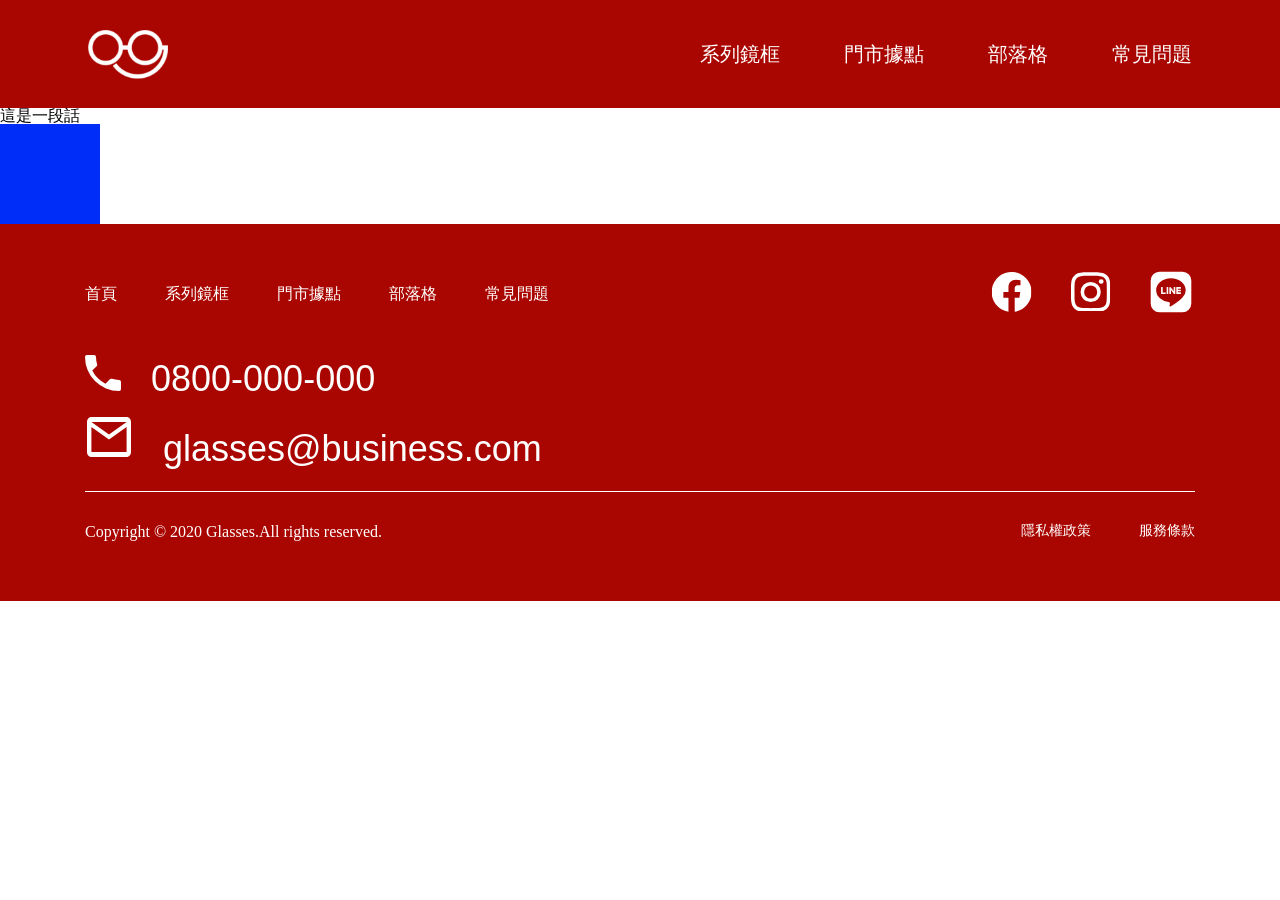
==== index.html @ af20cfc7 "Update 2021-07-28T15:43:21.591Z" ====
<!DOCTYPE html>
<html lang="en">
  <head>
    <meta charset="UTF-8" />
    <meta name="viewport" content="width=device-width, initial-scale=1.0" />
    <meta http-equiv="X-UA-Compatible" content="ie=edge" />
    <title>首頁</title>
    <link rel="stylesheet" href="./assets/style/all.css" />
  </head>

  <body>
    <header class="header">
      <img src="./assets/images/logo.png" alt="logo" />
      <ul>
        <li><a href="#">系列鏡框</a></li>
        <li><a href="#">門市據點</a></li>
        <li><a href="#">部落格</a></li>
        <li><a href="#">常見問題</a></li>
      </ul>
    </header>

    
<h1>
  這是一段話
</h1>

<div class="box"></div>

    <footer class="footer">
      <div class="footer-contain">
        <div class="links">
          <ul>
            <li><a href="#">首頁</a></li>
            <li><a href="#">系列鏡框</a></li>
            <li><a href="#">門市據點</a></li>
            <li><a href="#">部落格</a></li>
            <li><a href="#">常見問題</a></li>
          </ul>
          <ul>
            <li>
              <a href="#"><img src="./assets/images/icon-fb.svg" alt="FB" /></a>
            </li>
            <li>
              <a href="#"><img src="./assets/images/icon-ig.svg" alt="IG" /></a>
            </li>
            <li>
              <a href="#">
                <img src="./assets/images/icon-line.svg" alt="Line"
              /></a>
            </li>
          </ul>
        </div>
        <ul class="contact">
          <li>
            <a href="tel:+0800-000-000">
              <img src="./assets/images/icon-phone.svg" alt="phone" />
              0800-000-000</a
            >
          </li>
          <li>
            <a href="mailto:glasses@business.com">
              <img src="./assets/images/icon-mail.svg" alt="mail" />
              glasses@business.com</a
            >
          </li>
        </ul>
        <div class="copyright">
          <span>Copyright © 2020 Glasses.All rights reserved.</span>
          <ul>
            <li><a href="#">隱私權政策</a></li>
            <li><a href="#">服務條款</a></li>
          </ul>
        </div>
      </div>
    </footer>
    <script src="./assets/js/vendors.js"></script>
    <script src="./assets/js/all.js"></script>
  </body>
</html>
---- assets/style/all.css ----
/* http://meyerweb.com/eric/tools/css/reset/ 
   v2.0 | 20110126
   License: none (public domain)
*/
html,
body,
div,
span,
applet,
object,
iframe,
h1,
h2,
h3,
h4,
h5,
h6,
p,
blockquote,
pre,
a,
abbr,
acronym,
address,
big,
cite,
code,
del,
dfn,
em,
img,
ins,
kbd,
q,
s,
samp,
small,
strike,
strong,
sub,
sup,
tt,
var,
b,
u,
i,
center,
dl,
dt,
dd,
ol,
ul,
li,
fieldset,
form,
label,
legend,
table,
caption,
tbody,
tfoot,
thead,
tr,
th,
td,
article,
aside,
canvas,
details,
embed,
figure,
figcaption,
footer,
header,
hgroup,
menu,
nav,
output,
ruby,
section,
summary,
time,
mark,
audio,
video {
  margin: 0;
  padding: 0;
  border: 0;
  font-size: 100%;
  font: inherit;
  vertical-align: baseline; }

/* HTML5 display-role reset for older browsers */
article,
aside,
details,
figcaption,
figure,
footer,
header,
hgroup,
menu,
nav,
section {
  display: block; }

body {
  line-height: 1; }

ol,
ul {
  list-style: none; }

blockquote,
q {
  quotes: none; }

blockquote:before,
blockquote:after,
q:before,
q:after {
  content: "";
  content: none; }

table {
  border-collapse: collapse;
  border-spacing: 0; }

body {
  font-family: Noto Sans TC, Roboto; }

a {
  text-decoration: none; }

.header {
  height: 108px;
  background-color: #aa0601;
  display: -webkit-box;
  display: -ms-flexbox;
  display: flex;
  -webkit-box-pack: justify;
      -ms-flex-pack: justify;
          justify-content: space-between;
  -webkit-box-align: center;
      -ms-flex-align: center;
          align-items: center;
  padding-left: 88px;
  padding-right: 24px;
  font-size: 20px; }
  .header a {
    color: #ffffff; }
  .header ul {
    display: -webkit-box;
    display: -ms-flexbox;
    display: flex; }
  .header li {
    margin-right: 64px; }

.footer {
  height: 333px;
  background-color: #aa0601;
  color: #ffffff;
  padding-top: 44px; }
  .footer .footer-contain {
    width: 1110px;
    margin: 0 auto; }
  .footer .links {
    display: -webkit-box;
    display: -ms-flexbox;
    display: flex;
    -webkit-box-pack: justify;
        -ms-flex-pack: justify;
            justify-content: space-between;
    font-size: 16px;
    margin-bottom: 36px;
    -webkit-box-align: center;
        -ms-flex-align: center;
            align-items: center; }
    .footer .links ul {
      display: -webkit-box;
      display: -ms-flexbox;
      display: flex; }
    .footer .links ul:nth-child(1) li {
      margin-right: 48px; }
    .footer .links ul:nth-child(2) li:not(:last-child) {
      margin-right: 32px; }
  .footer a {
    color: #ffffff; }
  .footer .contact {
    border-bottom: 1px solid #ffffff;
    font-size: 36px;
    padding-bottom: 8px;
    font-family: "Roboto", sans-serif; }
    .footer .contact li {
      margin-bottom: 16px; }
      .footer .contact li img {
        margin-right: 20px; }
  .footer .copyright {
    margin-top: 32px;
    display: -webkit-box;
    display: -ms-flexbox;
    display: flex;
    -webkit-box-pack: justify;
        -ms-flex-pack: justify;
            justify-content: space-between; }
    .footer .copyright ul {
      display: -webkit-box;
      display: -ms-flexbox;
      display: flex;
      font-size: 14px; }
      .footer .copyright ul li:not(:last-child) {
        margin-right: 48px; }

.box {
  width: 100px;
  height: 100px;
  background-color: #002df8;
  display: -webkit-box;
  display: -ms-flexbox;
  display: flex;
  -webkit-transition: all 0.5s;
  -o-transition: all 0.5s;
  transition: all 0.5s; }
  .box:hover {
    width: 200px;
    background-color: #00cc99; }

/*# sourceMappingURL=all.css.map */
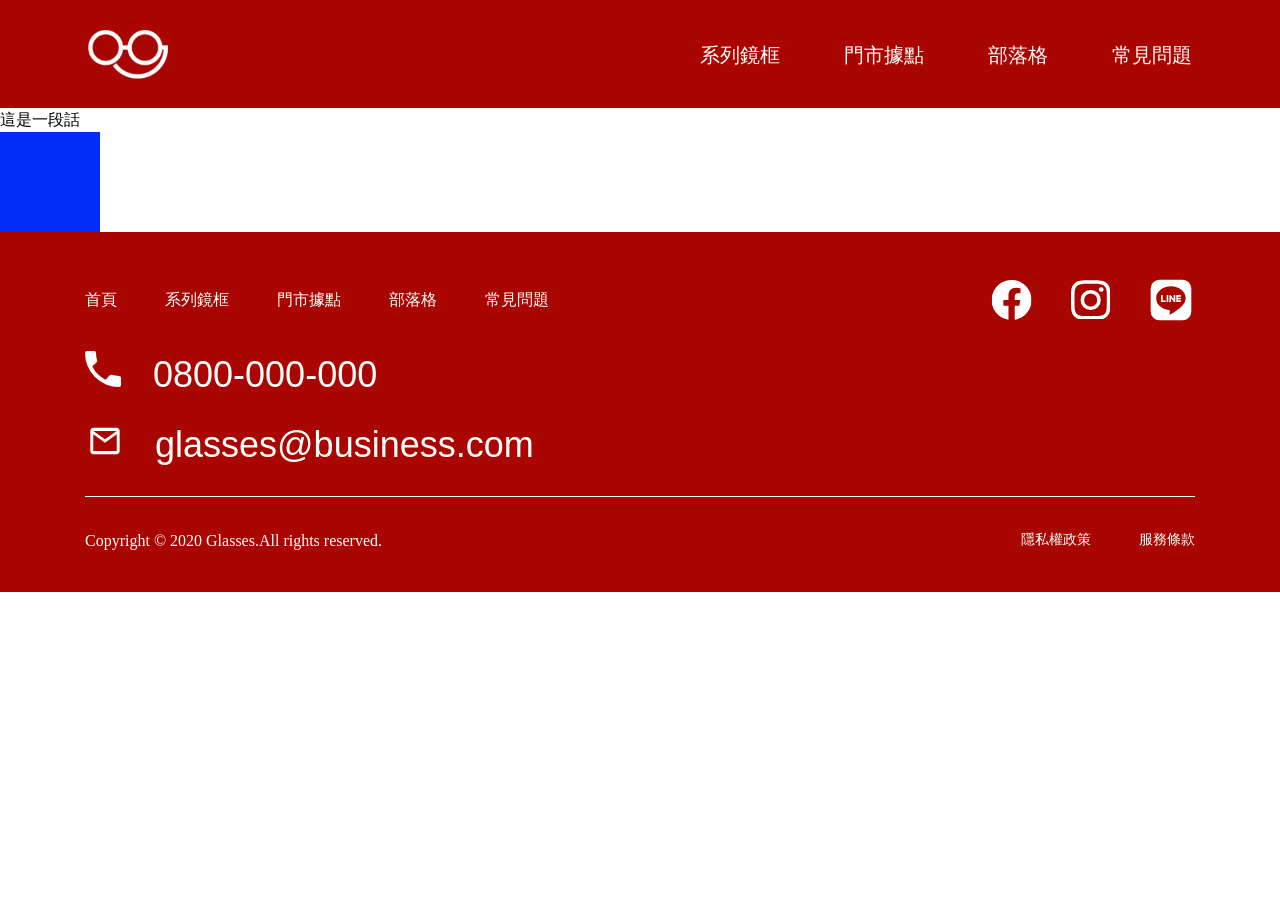
==== commit 3f0af3a7: "Update 2021-08-03T15:40:59.365Z" ====
--- a/index.html
+++ b/index.html
@@ -28,15 +28,31 @@
 
     <footer class="footer">
       <div class="footer-contain">
-        <div class="links">
-          <ul>
-            <li><a href="#">首頁</a></li>
-            <li><a href="#">系列鏡框</a></li>
-            <li><a href="#">門市據點</a></li>
-            <li><a href="#">部落格</a></li>
-            <li><a href="#">常見問題</a></li>
-          </ul>
-          <ul>
+        <div class="contact">
+          <div>
+            <ul class="contact-nav">
+              <li><a href="#">首頁</a></li>
+              <li><a href="#">系列鏡框</a></li>
+              <li><a href="#">門市據點</a></li>
+              <li><a href="#">部落格</a></li>
+              <li><a href="#">常見問題</a></li>
+            </ul>
+            <ul class="contact-info">
+              <li>
+                <a href="tel:+0800-000-000">
+                  <img src="./assets/images/icon-phone.svg" alt="phone" />
+                  0800-000-000</a
+                >
+              </li>
+              <li>
+                <a href="mailto:glasses@business.com">
+                  <img src="./assets/images/icon-mail.svg" alt="mail" />
+                  glasses@business.com</a
+                >
+              </li>
+            </ul>
+          </div>
+          <ul class="contact-thirdparty">
             <li>
               <a href="#"><img src="./assets/images/icon-fb.svg" alt="FB" /></a>
             </li>
@@ -50,20 +66,6 @@
             </li>
           </ul>
         </div>
-        <ul class="contact">
-          <li>
-            <a href="tel:+0800-000-000">
-              <img src="./assets/images/icon-phone.svg" alt="phone" />
-              0800-000-000</a
-            >
-          </li>
-          <li>
-            <a href="mailto:glasses@business.com">
-              <img src="./assets/images/icon-mail.svg" alt="mail" />
-              glasses@business.com</a
-            >
-          </li>
-        </ul>
         <div class="copyright">
           <span>Copyright © 2020 Glasses.All rights reserved.</span>
           <ul>
--- a/assets/style/all.css
+++ b/assets/style/all.css
@@ -127,14 +127,18 @@
   border-spacing: 0; }
 
 body {
-  font-family: Noto Sans TC, Roboto; }
+  font-family: Noto Sans TC, Roboto;
+  line-height: 1.5; }
 
 a {
   text-decoration: none; }
 
+img {
+  display: block; }
+
 .header {
-  height: 108px;
   background-color: #aa0601;
+  color: #ffffff;
   display: -webkit-box;
   display: -ms-flexbox;
   display: flex;
@@ -144,65 +148,197 @@
   -webkit-box-align: center;
       -ms-flex-align: center;
           align-items: center;
-  padding-left: 88px;
-  padding-right: 24px;
+  padding: 30px 88px 29.43px 88px;
   font-size: 20px; }
-  .header a {
-    color: #ffffff; }
+  @media (max-width: 768px) {
+    .header {
+      padding: 30px 39px 29.43px 39px; } }
+  @media (max-width: 375px) {
+    .header {
+      -webkit-box-orient: vertical;
+      -webkit-box-direction: normal;
+          -ms-flex-direction: column;
+              flex-direction: column;
+      -webkit-box-align: center;
+          -ms-flex-align: center;
+              align-items: center;
+      -webkit-box-pack: center;
+          -ms-flex-pack: center;
+              justify-content: center;
+      padding: 0px 0px 0px 0px; }
+      .header img {
+        width: 48px;
+        height: 29px;
+        padding-top: 10px;
+        padding-bottom: 10.86px; } }
   .header ul {
     display: -webkit-box;
     display: -ms-flexbox;
     display: flex; }
-  .header li {
-    margin-right: 64px; }
+    @media (max-width: 375px) {
+      .header ul {
+        width: 100%;
+        -ms-flex-wrap: wrap;
+            flex-wrap: wrap;
+        text-align: center;
+        -webkit-box-align: center;
+            -ms-flex-align: center;
+                align-items: center; }
+        .header ul li {
+          width: 50%;
+          height: 45px;
+          -webkit-box-sizing: border-box;
+                  box-sizing: border-box;
+          border: #ffffff solid 1px;
+          padding-top: 8px; }
+        .header ul li:hover {
+          border: solid 1px #8ba7bc; } }
+    .header ul li:not(:last-child) {
+      margin-right: 64px; }
+      @media (max-width: 768px) {
+        .header ul li:not(:last-child) {
+          margin-right: 40px; } }
+      @media (max-width: 375px) {
+        .header ul li:not(:last-child) {
+          margin-right: 0px; } }
+  .header a {
+    color: #ffffff; }
 
 .footer {
-  height: 333px;
   background-color: #aa0601;
   color: #ffffff;
-  padding-top: 44px; }
-  .footer .footer-contain {
+  padding-top: 44px;
+  padding-bottom: 39px; }
+  @media (max-width: 768px) {
+    .footer {
+      padding-top: 38px;
+      padding-bottom: 21px; } }
+  @media (max-width: 375px) {
+    .footer {
+      padding-top: 25px;
+      padding-bottom: 24px; } }
+  .footer a {
+    color: #ffffff; }
+  .footer-contain {
     width: 1110px;
     margin: 0 auto; }
-  .footer .links {
+    @media (max-width: 768px) {
+      .footer-contain {
+        width: 690px; } }
+    @media (max-width: 375px) {
+      .footer-contain {
+        width: 334.5px; } }
+  .footer .contact {
+    border-bottom: 1px solid #ffffff;
+    padding-bottom: 24px;
+    margin-bottom: 32px;
     display: -webkit-box;
     display: -ms-flexbox;
     display: flex;
     -webkit-box-pack: justify;
         -ms-flex-pack: justify;
             justify-content: space-between;
-    font-size: 16px;
-    margin-bottom: 36px;
-    -webkit-box-align: center;
-        -ms-flex-align: center;
-            align-items: center; }
-    .footer .links ul {
+    -webkit-box-align: start;
+        -ms-flex-align: start;
+            align-items: flex-start; }
+    @media (max-width: 768px) {
+      .footer .contact {
+        padding-bottom: 20px;
+        margin-bottom: 24px; } }
+    @media (max-width: 375px) {
+      .footer .contact {
+        padding-bottom: 24px;
+        margin-bottom: 16px; } }
+    .footer .contact-nav {
+      display: -webkit-box;
+      display: -ms-flexbox;
+      display: flex;
+      padding-top: 12px;
+      margin-bottom: 36px; }
+      @media (max-width: 768px) {
+        .footer .contact-nav {
+          padding-top: 6px;
+          margin-bottom: 18px; } }
+      @media (max-width: 375px) {
+        .footer .contact-nav {
+          display: none; } }
+      .footer .contact-nav li:not(:last-child) {
+        margin-right: 48px; }
+        @media (max-width: 768px) {
+          .footer .contact-nav li:not(:last-child) {
+            margin-right: 40px; } }
+    .footer .contact-info {
+      font-family: "Roboto", sans-serif;
+      font-size: 36px; }
+      @media (max-width: 768px) {
+        .footer .contact-info {
+          font-size: 20px; } }
+      @media (max-width: 375px) {
+        .footer .contact-info {
+          font-size: 16px; } }
+      .footer .contact-info li:first-child {
+        margin-bottom: 16px; }
+        @media (max-width: 768px) {
+          .footer .contact-info li:first-child {
+            margin-bottom: 12px; } }
+        @media (max-width: 375px) {
+          .footer .contact-info li:first-child {
+            margin-bottom: 6px; } }
+        .footer .contact-info li:first-child img {
+          margin-right: 22px; }
+          @media (max-width: 768px) {
+            .footer .contact-info li:first-child img {
+              width: 18px;
+              height: 18px;
+              margin-right: 11px; } }
+          @media (max-width: 375px) {
+            .footer .contact-info li:first-child img {
+              width: 15px;
+              height: 15px;
+              margin-right: 6.5px; } }
+      .footer .contact-info li:last-child img {
+        width: 40px;
+        height: 32px;
+        margin-right: 20px; }
+        @media (max-width: 768px) {
+          .footer .contact-info li:last-child img {
+            width: 20px;
+            height: 16px;
+            margin-right: 10px; } }
+        @media (max-width: 375px) {
+          .footer .contact-info li:last-child img {
+            width: 16.67px;
+            height: 13.33px;
+            margin-right: 6.67px; } }
+      .footer .contact-info img {
+        display: inline-block; }
+    .footer .contact-thirdparty {
       display: -webkit-box;
       display: -ms-flexbox;
       display: flex; }
-    .footer .links ul:nth-child(1) li {
-      margin-right: 48px; }
-    .footer .links ul:nth-child(2) li:not(:last-child) {
-      margin-right: 32px; }
-  .footer a {
-    color: #ffffff; }
-  .footer .contact {
-    border-bottom: 1px solid #ffffff;
-    font-size: 36px;
-    padding-bottom: 8px;
-    font-family: "Roboto", sans-serif; }
-    .footer .contact li {
-      margin-bottom: 16px; }
-      .footer .contact li img {
-        margin-right: 20px; }
+      .footer .contact-thirdparty li:not(:last-child) {
+        margin-right: 32px; }
+        @media (max-width: 768px) {
+          .footer .contact-thirdparty li:not(:last-child) {
+            margin-right: 24px; } }
+      @media (max-width: 768px) {
+        .footer .contact-thirdparty img {
+          width: 24px;
+          height: 24px; } }
   .footer .copyright {
-    margin-top: 32px;
     display: -webkit-box;
     display: -ms-flexbox;
     display: flex;
     -webkit-box-pack: justify;
         -ms-flex-pack: justify;
             justify-content: space-between; }
+    @media (max-width: 375px) {
+      .footer .copyright {
+        -webkit-box-orient: vertical;
+        -webkit-box-direction: normal;
+            -ms-flex-direction: column;
+                flex-direction: column;
+        font-size: 14px; } }
     .footer .copyright ul {
       display: -webkit-box;
       display: -ms-flexbox;
@@ -210,6 +346,21 @@
       font-size: 14px; }
       .footer .copyright ul li:not(:last-child) {
         margin-right: 48px; }
+        @media (max-width: 768px) {
+          .footer .copyright ul li:not(:last-child) {
+            margin-right: 24px; } }
+      @media (max-width: 768px) {
+        .footer .copyright ul {
+          padding-top: 12px; } }
+      @media (max-width: 375px) {
+        .footer .copyright ul {
+          -webkit-box-orient: vertical;
+          -webkit-box-direction: normal;
+              -ms-flex-direction: column;
+                  flex-direction: column;
+          padding-top: 0px; }
+          .footer .copyright ul li {
+            margin-top: 8px; } }
 
 .box {
   width: 100px;
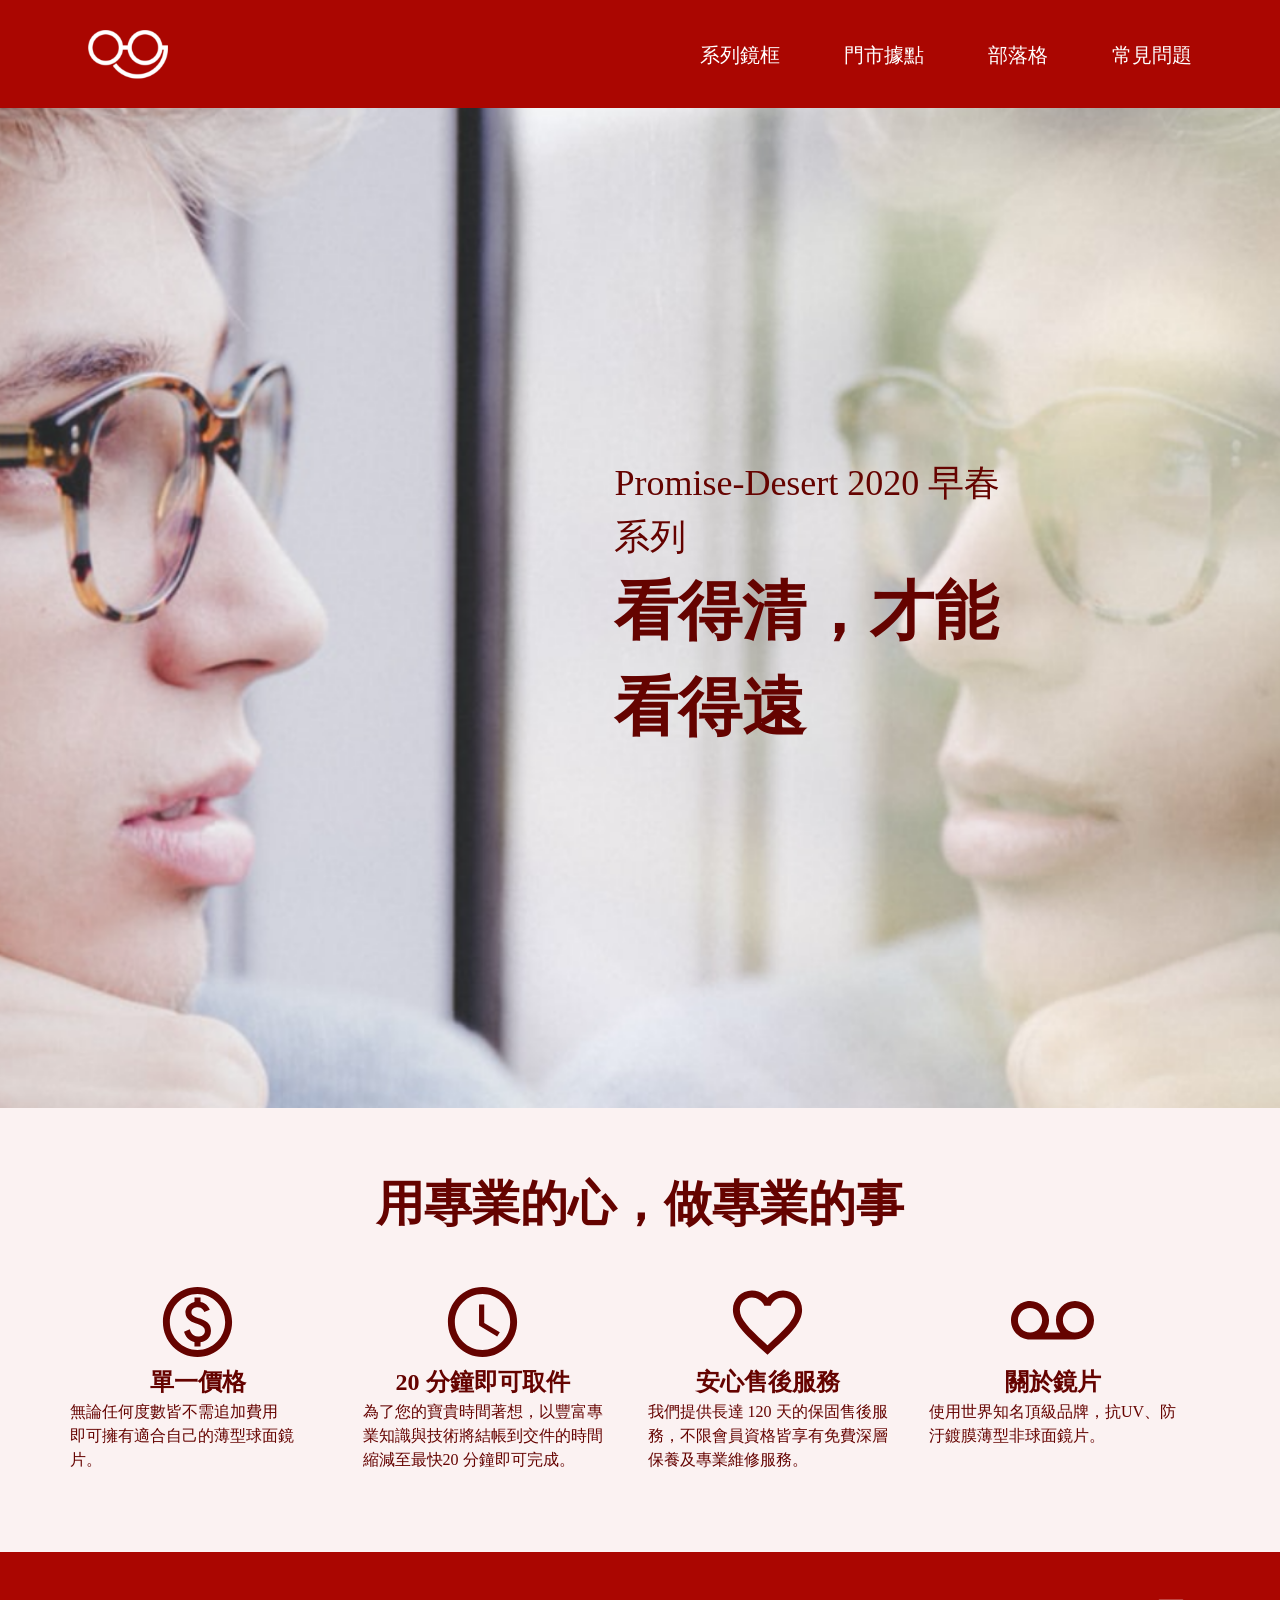
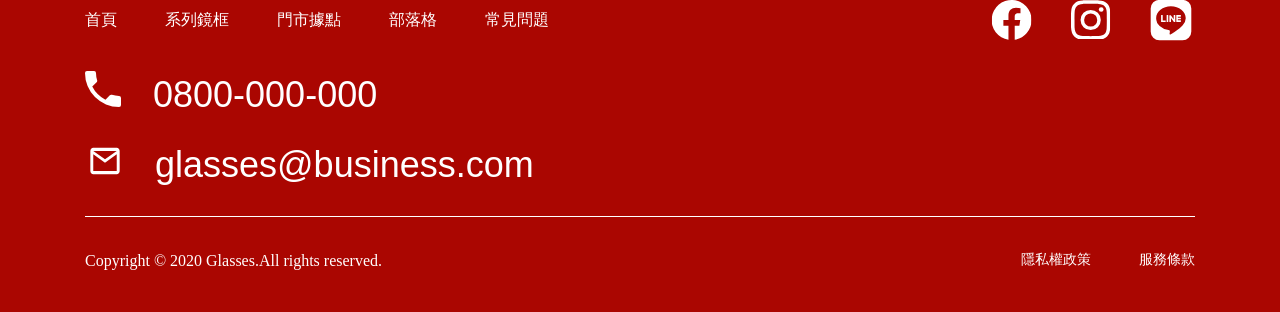
==== commit 9bd9b99d: "Update 2021-08-04T14:01:26.811Z" ====
--- a/index.html
+++ b/index.html
@@ -4,8 +4,12 @@
     <meta charset="UTF-8" />
     <meta name="viewport" content="width=device-width, initial-scale=1.0" />
     <meta http-equiv="X-UA-Compatible" content="ie=edge" />
-    <title>首頁</title>
+    <title>Home</title>
     <link rel="stylesheet" href="./assets/style/all.css" />
+    <link
+      href="https://fonts.googleapis.com/icon?family=Material+Icons"
+      rel="stylesheet"
+    />
   </head>
 
   <body>
@@ -20,18 +24,62 @@
     </header>
 
     
-<h1>
-  這是一段話
-</h1>
+<div class="index-main">
+  <div class="banner">
+    <span> Promise-Desert 2020 早春系列 </span>
+    <h1>看得清，才能看得遠</h1>
+  </div>
+  <div class="strength">
+    <h2>用專業的心，做專業的事</h2>
+    <ul>
+      <li>
+        <img src="./assets/images/google-icon-paid.svg" alt="icon-paid" />
+        <h3>單一價格</h3>
+        <span
+          >無論任何度數皆不需追加費用<br />
+          即可擁有適合自己的薄型球面鏡片。</span
+        >
+      </li>
+      <li>
+        <img src="./assets/images/google-icon-clock.svg" alt="icon-clock" />
+        <h3>20 分鐘即可取件</h3>
+        <span
+          >為了您的寶貴時間著想，以豐富專<br />
+          業知識與技術將結帳到交件的時間<br />
+          縮減至最快20 分鐘即可完成。</span
+        >
+      </li>
+      <li>
+        <img
+          src="./assets/images/google-icon-favorite.svg"
+          alt="icon-favorite"
+        />
+        <h3>安心售後服務</h3>
+        <span
+          >我們提供長達 120 天的保固售後服<br />
+          務，不限會員資格皆享有免費深層<br />
+          保養及專業維修服務。</span
+        >
+      </li>
+      <li>
+        <img src="./assets/images/google-icon-glasses.svg" alt="icon-glasses" />
+        <h3>關於鏡片</h3>
+        <span
+          >使用世界知名頂級品牌，抗UV、防<br />
+          汙鍍膜薄型非球面鏡片。</span
+        >
+      </li>
+    </ul>
+  </div>
+</div>
 
-<div class="box"></div>
 
     <footer class="footer">
       <div class="footer-contain">
         <div class="contact">
           <div>
             <ul class="contact-nav">
-              <li><a href="#">首頁</a></li>
+              <li><a href="/">首頁</a></li>
               <li><a href="#">系列鏡框</a></li>
               <li><a href="#">門市據點</a></li>
               <li><a href="#">部落格</a></li>
--- a/assets/style/all.css
+++ b/assets/style/all.css
@@ -362,18 +362,74 @@
           .footer .copyright ul li {
             margin-top: 8px; } }
 
-.box {
-  width: 100px;
-  height: 100px;
-  background-color: #002df8;
+.index-main {
+  color: #650300; }
+  .index-main h1,
+  .index-main h2,
+  .index-main h3 {
+    font-weight: bold; }
+  .index-main h1 {
+    font-size: 64px; }
+  .index-main h2 {
+    font-size: 48px;
+    margin-top: 60px;
+    margin-bottom: 40px; }
+  .index-main h3 {
+    font-size: 24px; }
+
+.banner {
+  background: url(../images/banner.png) center center no-repeat;
+  background-size: cover;
   display: -webkit-box;
   display: -ms-flexbox;
   display: flex;
-  -webkit-transition: all 0.5s;
-  -o-transition: all 0.5s;
-  transition: all 0.5s; }
-  .box:hover {
-    width: 200px;
-    background-color: #00cc99; }
+  -webkit-box-orient: vertical;
+  -webkit-box-direction: normal;
+      -ms-flex-direction: column;
+          flex-direction: column;
+  -webkit-box-align: end;
+      -ms-flex-align: end;
+          align-items: flex-end;
+  padding: 348px 20% 352px 48%; }
+  .banner span {
+    font-size: 36px; }
+
+.strength {
+  background-color: #aa06010d;
+  display: -webkit-box;
+  display: -ms-flexbox;
+  display: flex;
+  -webkit-box-orient: vertical;
+  -webkit-box-direction: normal;
+      -ms-flex-direction: column;
+          flex-direction: column;
+  -webkit-box-align: center;
+      -ms-flex-align: center;
+          align-items: center;
+  margin: 0 auto; }
+  .strength ul {
+    display: -webkit-box;
+    display: -ms-flexbox;
+    display: flex;
+    -webkit-box-pack: center;
+        -ms-flex-pack: center;
+            justify-content: center;
+    margin-bottom: 80px; }
+    .strength ul li {
+      width: 255px;
+      display: -webkit-box;
+      display: -ms-flexbox;
+      display: flex;
+      -webkit-box-orient: vertical;
+      -webkit-box-direction: normal;
+          -ms-flex-direction: column;
+              flex-direction: column;
+      -webkit-box-align: center;
+          -ms-flex-align: center;
+              align-items: center;
+      margin-right: 30px; }
+  .strength img {
+    width: 83.83px;
+    height: 83.83px; }
 
 /*# sourceMappingURL=all.css.map */
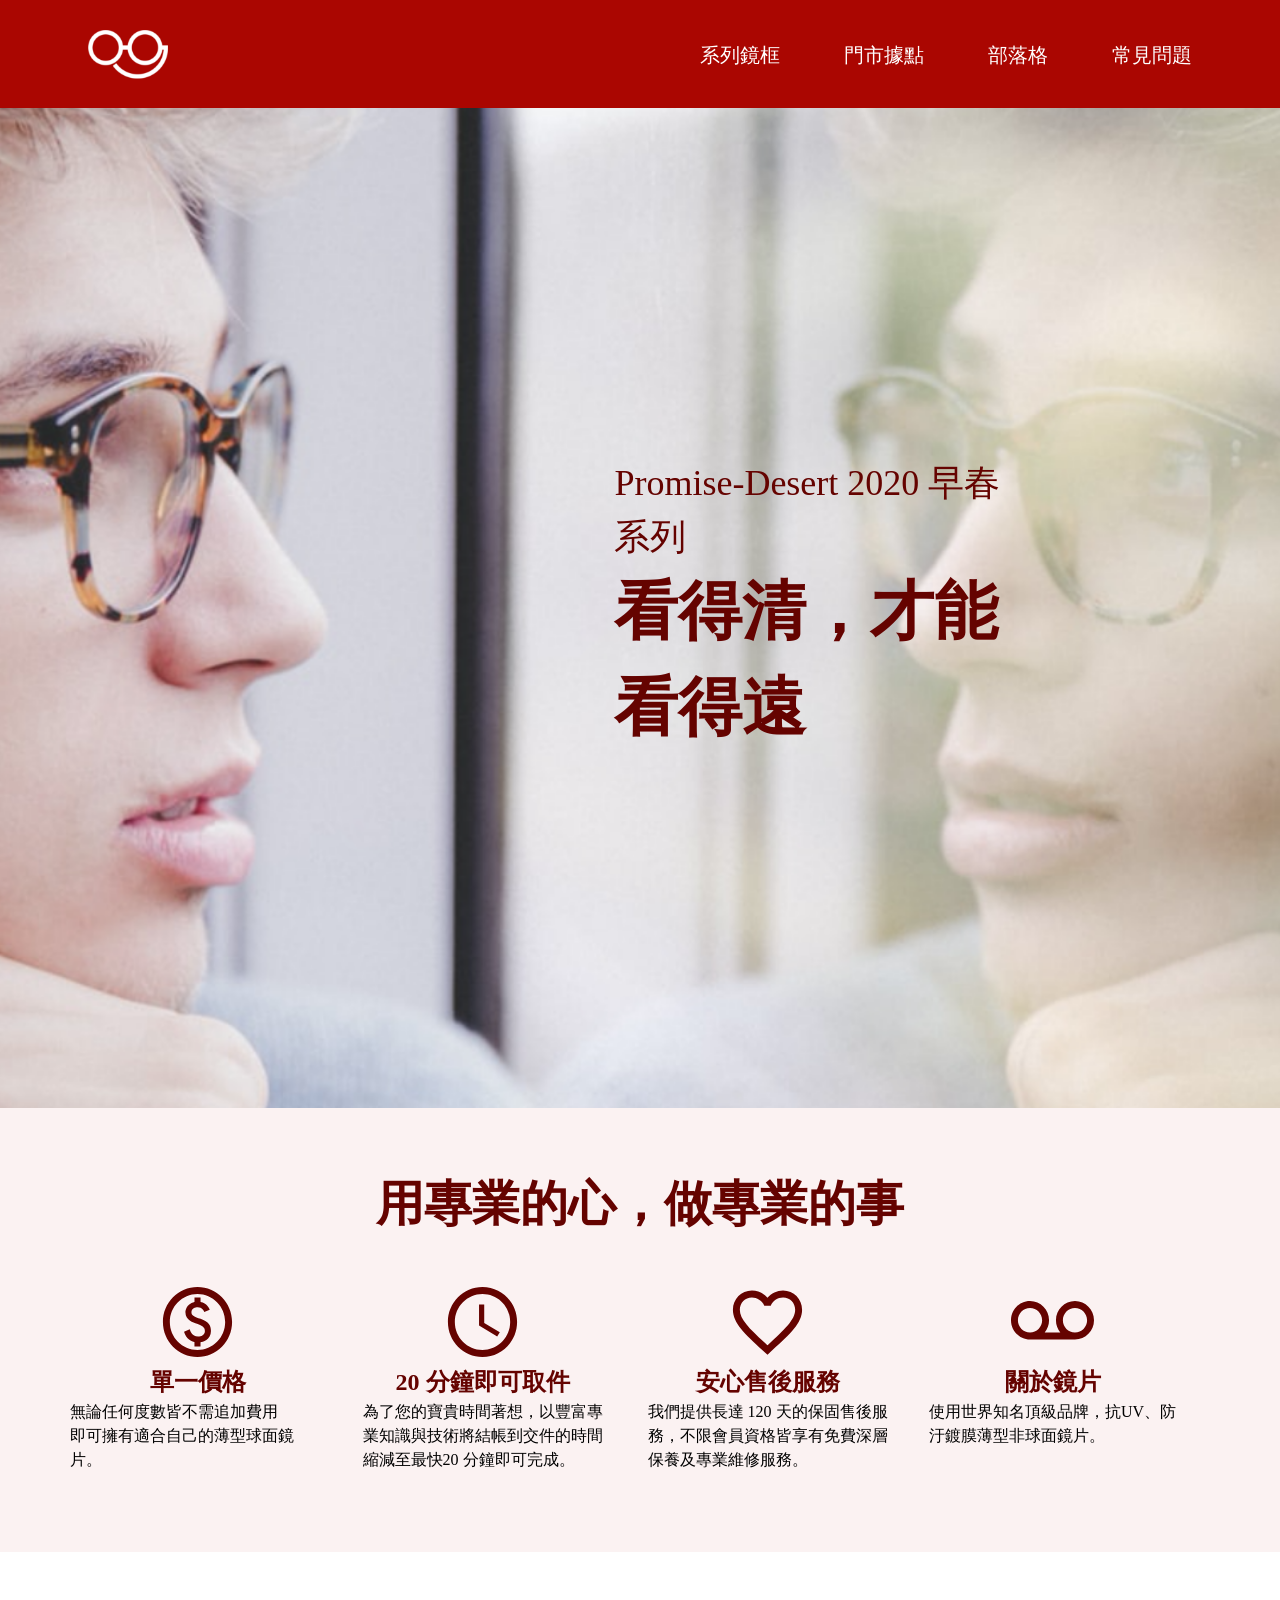
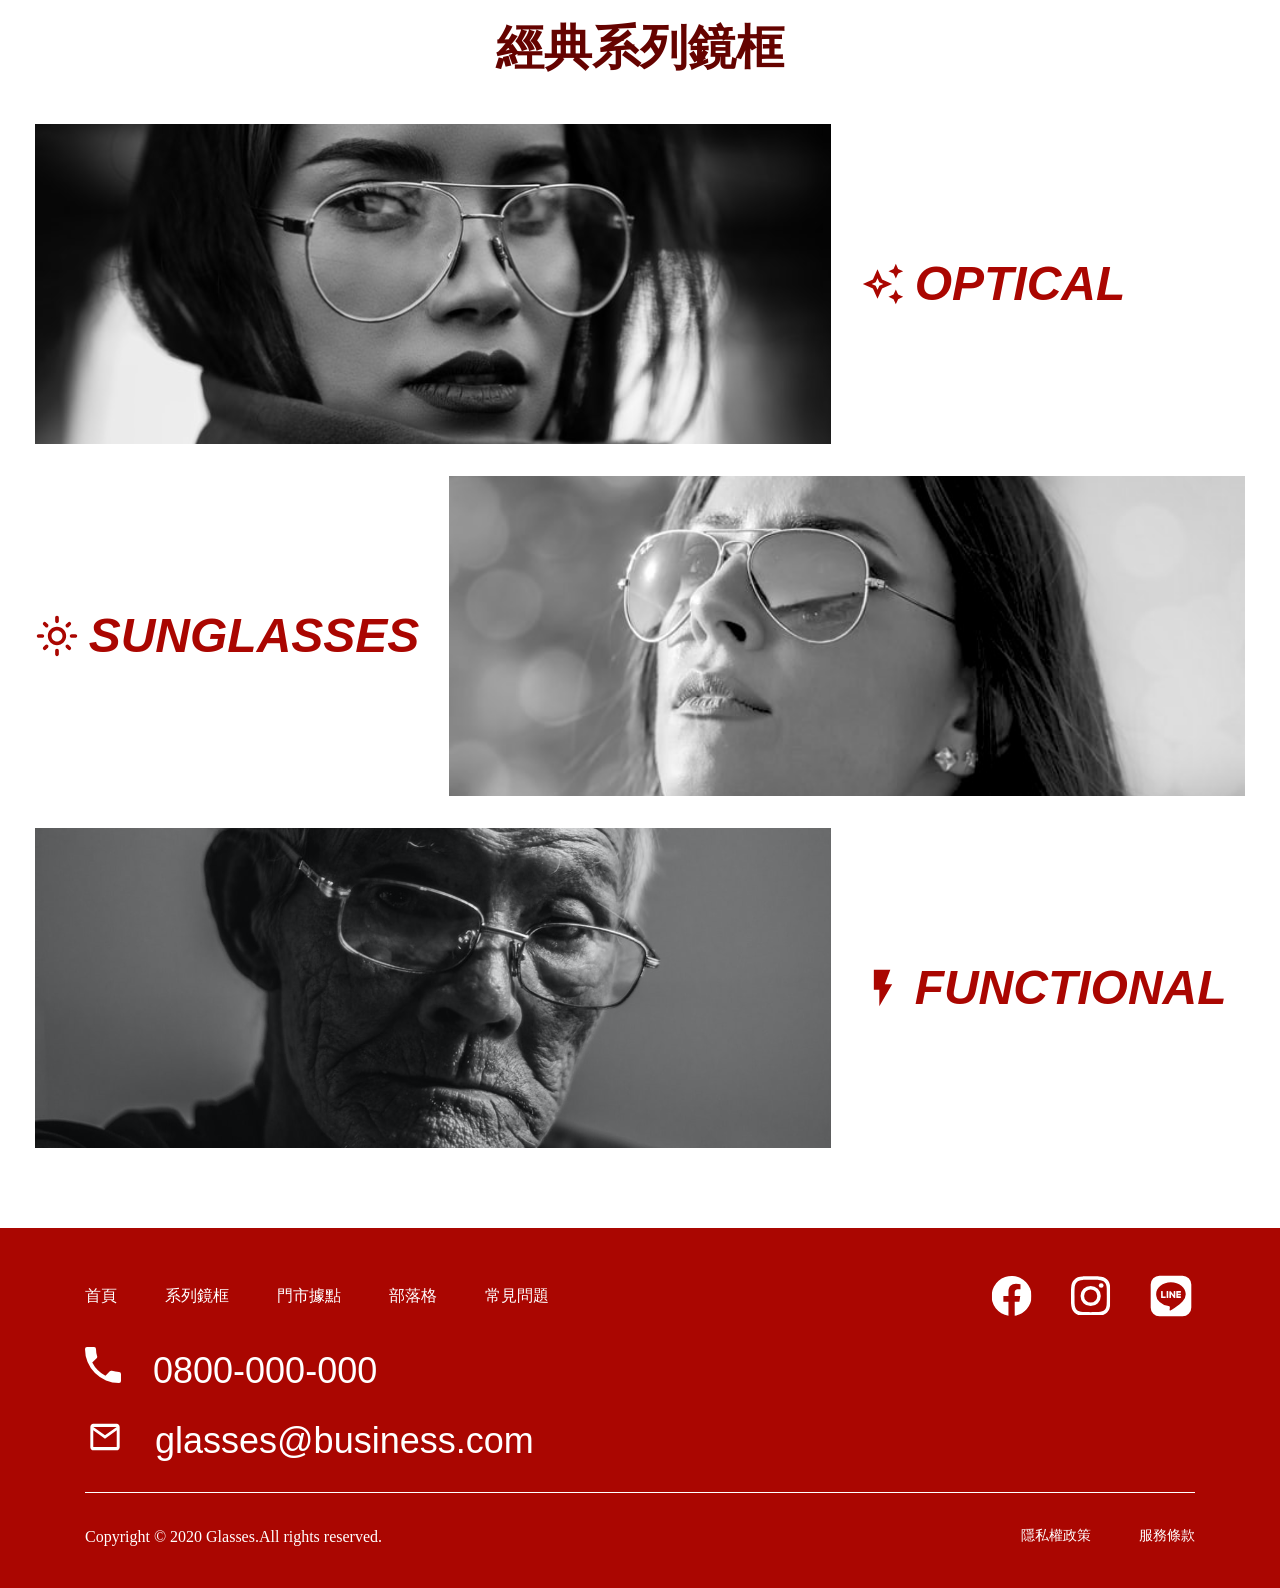
==== commit e7e05d6e: "Update 2021-08-04T14:59:26.446Z" ====
--- a/index.html
+++ b/index.html
@@ -29,6 +29,7 @@
     <span> Promise-Desert 2020 早春系列 </span>
     <h1>看得清，才能看得遠</h1>
   </div>
+
   <div class="strength">
     <h2>用專業的心，做專業的事</h2>
     <ul>
@@ -68,6 +69,35 @@
           >使用世界知名頂級品牌，抗UV、防<br />
           汙鍍膜薄型非球面鏡片。</span
         >
+      </li>
+    </ul>
+  </div>
+
+  <div class="classic-frame">
+    <h2>經典系列鏡框</h2>
+    <ul>
+      <li>
+        <img src="./assets/images/product-1.png" alt="product-1" />
+        <p>
+          <img src="./assets/images/auto_awesome.svg" alt="auto_awesome" /><span
+            >optical</span
+          >
+        </p>
+      </li>
+      <li>
+        <img src="./assets/images/product-2.png" alt="product-2" />
+        <p>
+          <img src="./assets/images/light_mode.svg" alt="light_mode" />
+          <span>sunglasses</span>
+        </p>
+      </li>
+      <li>
+        <img src="./assets/images/product-3.png" alt="product-3" />
+        <p>
+          <img src="./assets/images/flash_on.svg" alt="flash_on" /><span
+            >functional</span
+          >
+        </p>
       </li>
     </ul>
   </div>
--- a/assets/style/all.css
+++ b/assets/style/all.css
@@ -428,8 +428,57 @@
           -ms-flex-align: center;
               align-items: center;
       margin-right: 30px; }
+      .strength ul li span {
+        color: #000000; }
   .strength img {
     width: 83.83px;
     height: 83.83px; }
 
+.classic-frame {
+  display: -webkit-box;
+  display: -ms-flexbox;
+  display: flex;
+  -webkit-box-orient: vertical;
+  -webkit-box-direction: normal;
+      -ms-flex-direction: column;
+          flex-direction: column;
+  -webkit-box-align: center;
+      -ms-flex-align: center;
+          align-items: center;
+  padding-bottom: 80px; }
+  .classic-frame li {
+    display: -webkit-box;
+    display: -ms-flexbox;
+    display: flex; }
+    .classic-frame li:not(:last-child) {
+      margin-bottom: 32px; }
+    .classic-frame li img {
+      margin-right: 30px; }
+    .classic-frame li:nth-child(even) {
+      -webkit-box-orient: horizontal;
+      -webkit-box-direction: reverse;
+          -ms-flex-direction: row-reverse;
+              flex-direction: row-reverse; }
+      .classic-frame li:nth-child(even) > img {
+        margin-left: 30px;
+        margin-right: 0px; }
+    .classic-frame li p {
+      display: -webkit-box;
+      display: -ms-flexbox;
+      display: flex;
+      -webkit-box-align: center;
+          -ms-flex-align: center;
+              align-items: center; }
+      .classic-frame li p img {
+        width: 44px;
+        height: 44px;
+        margin-right: 10px; }
+    .classic-frame li span {
+      font-size: 48px;
+      color: #aa0601;
+      font-weight: bold;
+      font-family: "Roboto", sans-serif;
+      text-transform: uppercase;
+      font-style: italic; }
+
 /*# sourceMappingURL=all.css.map */
